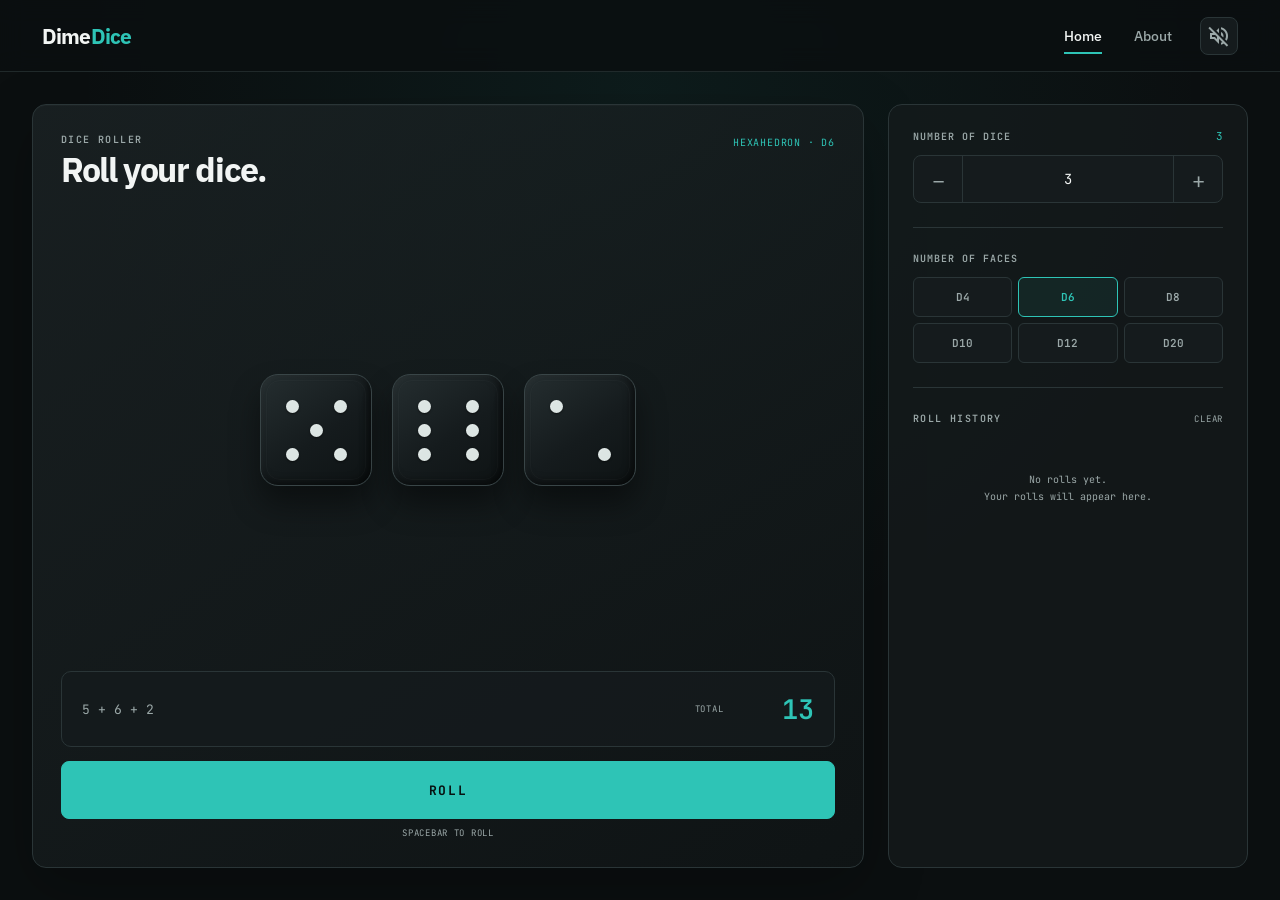
==== index.html @ 9baaebb6 "Initial DimeDice MVP" ====
<!DOCTYPE html>
<html lang="en">
<head>
    <meta charset="UTF-8">
    <meta name="viewport" content="width=device-width, initial-scale=1.0">

    <title>DimeDice — Premium Dice Roller</title>
    <meta
        name="description"
        content="DimeDice is a premium, customizable web-based dice roller with tactile animations and a dark, modern design."
    >

    <link rel="preconnect" href="https://fonts.googleapis.com">
    <link rel="preconnect" href="https://fonts.gstatic.com" crossorigin>

    <link
        href="https://fonts.googleapis.com/css2?family=IBM+Plex+Sans:wght@400;500;600;700&family=JetBrains+Mono:wght@400;500;600;700&display=swap"
        rel="stylesheet"
    >

    <link
        rel="stylesheet"
        href="https://fonts.googleapis.com/css2?family=Material+Symbols+Outlined:opsz,wght,FILL,GRAD@20..48,400,0,0"
    >

    <link rel="stylesheet" href="style.css">
</head>

<body>

    <div class="background-glow"></div>

    <header class="site-header">
        <a href="index.html" class="logo">
            <span>Dime</span><strong>Dice</strong>
        </a>

        <nav class="main-nav">
            <a href="index.html" class="active">Home</a>
            <a href="about.html">About</a>
        </nav>

        <button
            id="sound-toggle"
            class="sound-toggle"
            type="button"
            aria-label="Toggle sound"
            title="Toggle sound"
        >
            <span class="material-symbols-outlined">volume_off</span>
        </button>
    </header>

    <main class="app">

        <!-- Dice Area -->
        <section class="dice-section">

            <div class="dice-header">
                <div>
                    <span class="eyebrow">DICE ROLLER</span>
                    <h1>Roll your dice.</h1>
                </div>

                <span id="dice-type-label" class="dice-type-label">
                    HEXAHEDRON · D6
                </span>
            </div>

            <div id="dice-stage" class="dice-stage">
                <!-- Dice are generated by JavaScript -->
            </div>

            <div class="result-panel">
                <div id="result-formula" class="result-formula">
                    5 + 6 + 2
                </div>

                <div class="result-total-label">TOTAL</div>

                <div id="result-total" class="result-total">
                    13
                </div>
            </div>

            <button id="roll-button" class="roll-button" type="button">
                <span id="roll-label">ROLL</span>
            </button>

            <div class="roll-helper">
                SPACEBAR TO ROLL
            </div>

        </section>

        <!-- Controls -->
        <aside class="controls-section">

            <div class="control-group">
                <div class="control-label-row">
                    <span class="control-label">NUMBER OF DICE</span>
                    <span id="dice-count-value" class="control-value">3</span>
                </div>

                <div class="stepper">
                    <button
                        id="decrease-dice"
                        type="button"
                        aria-label="Decrease number of dice"
                    >
                        −
                    </button>

                    <span id="dice-count-display">3</span>

                    <button
                        id="increase-dice"
                        type="button"
                        aria-label="Increase number of dice"
                    >
                        +
                    </button>
                </div>
            </div>

            <div class="control-group">
                <div class="control-label">
                    NUMBER OF FACES
                </div>

                <div class="face-selector">

                    <button type="button" data-sides="4">
                        D4
                    </button>

                    <button
                        type="button"
                        data-sides="6"
                        class="selected"
                    >
                        D6
                    </button>

                    <button type="button" data-sides="8">
                        D8
                    </button>

                    <button type="button" data-sides="10">
                        D10
                    </button>

                    <button type="button" data-sides="12">
                        D12
                    </button>

                    <button type="button" data-sides="20">
                        D20
                    </button>

                </div>
            </div>

            <!-- History -->
            <div class="history-section">

                <div class="history-header">
                    <div>
                        <span class="eyebrow">ROLL HISTORY</span>
                    </div>

                    <button id="clear-history" type="button">
                        CLEAR
                    </button>
                </div>

                <div id="history-list" class="history-list">
                    <!-- Generated by JavaScript -->
                </div>

            </div>

        </aside>

    </main>

    <script src="script.js"></script>
</body>
</html>
---- style.css ----
:root {

    --background: #0b0f10;

    --surface: #151b1d;

    --surface-elevated: #1d2527;

    --primary: #2ec4b6;

    --primary-bright: #5fe3d4;

    --primary-muted: #237c74;

    --text: #f2f5f4;

    --text-secondary: #9ba8a8;

    --border: #2a3537;

    --font-main: "IBM Plex Sans", sans-serif;

    --font-mono: "JetBrains Mono", monospace;

}

* {

    box-sizing: border-box;

    margin: 0;

    padding: 0;

}

html {

    min-height: 100%;

    background: var(--background);

}

body {

    min-height: 100vh;

    overflow-x: hidden;

    background:

        radial-gradient(

            circle at 50% 10%,

            rgba(46, 196, 182, 0.07),

            transparent 55%

        ),

        var(--background);

    color: var(--text);

    font-family: var(--font-main);

}

button,

a {

    font: inherit;

}

button {

    border: 0;

    cursor: pointer;

}

a {

    color: inherit;

    text-decoration: none;

}

/* --------------------------------
   Background
-------------------------------- */

.background-glow {

    position: fixed;

    inset: 0;

    pointer-events: none;

    z-index: -1;

    background:

        radial-gradient(

            circle at 50% 25%,

            rgba(46, 196, 182, 0.035),

            transparent 40%

        );

}

/* --------------------------------
   Header
-------------------------------- */

.site-header {

    height: 72px;

    display: flex;

    align-items: center;

    justify-content: space-between;

    padding: 0 42px;

    border-bottom: 1px solid rgba(42, 53, 55, 0.7);

    background: rgba(11, 15, 16, 0.88);

    backdrop-filter: blur(12px);

}

.logo {

    display: flex;

    align-items: center;

    font-size: 21px;

    font-weight: 700;

    letter-spacing: -0.04em;

}

.logo span {

    color: var(--text);

}

.logo strong {

    color: var(--primary);

}

.main-nav {

    display: flex;

    gap: 32px;

    margin-left: auto;

    margin-right: 28px;

}

.main-nav a {

    position: relative;

    color: var(--text-secondary);

    font-size: 14px;

    font-weight: 500;

    transition: color 160ms ease;

}

.main-nav a:hover,

.main-nav a.active {

    color: var(--text);

}

.main-nav a.active::after {

    content: "";

    position: absolute;

    left: 0;

    right: 0;

    bottom: -9px;

    height: 2px;

    background: var(--primary);

}

.sound-toggle {

    width: 38px;

    height: 38px;

    display: grid;

    place-items: center;

    border: 1px solid var(--border);

    border-radius: 8px;

    color: var(--text-secondary);

    background: var(--surface);

    transition:

        border-color 160ms ease,

        color 160ms ease,

        background 160ms ease;

}

.sound-toggle:hover {

    color: var(--primary);

    border-color: var(--primary-muted);

    background: var(--surface-elevated);

}

.sound-toggle.enabled {

    color: var(--primary);

}

/* --------------------------------
   Main Layout
-------------------------------- */

.app {

    width: min(1400px, calc(100% - 64px));

    min-height: calc(100vh - 72px);

    margin: 0 auto;

    display: grid;

    grid-template-columns: minmax(0, 1fr) 360px;

    gap: 24px;

    padding: 32px 0;

}

/* --------------------------------
   Dice Section
-------------------------------- */

.dice-section {

    min-height: calc(100vh - 136px);

    display: flex;

    flex-direction: column;

    padding: 28px;

    border: 1px solid var(--border);

    border-radius: 14px;

    background:

        linear-gradient(

            145deg,

            rgba(29, 37, 39, 0.72),

            rgba(15, 20, 21, 0.92)

        );

    box-shadow:

        inset 0 1px rgba(255, 255, 255, 0.025),

        0 20px 60px rgba(0, 0, 0, 0.25);

}

.dice-header {

    display: flex;

    justify-content: space-between;

    align-items: flex-start;

    gap: 20px;

}

.eyebrow {

    display: block;

    color: var(--text-secondary);

    font-family: var(--font-mono);

    font-size: 10px;

    font-weight: 600;

    letter-spacing: 0.14em;

}

.dice-header h1 {

    margin-top: 5px;

    font-size: clamp(25px, 3vw, 34px);

    line-height: 1.1;

    letter-spacing: -0.04em;

}

.dice-type-label {

    padding-top: 3px;

    color: var(--primary);

    font-family: var(--font-mono);

    font-size: 10px;

    letter-spacing: 0.08em;

    text-align: right;

}

/* --------------------------------
   Dice Stage
-------------------------------- */

.dice-stage {

    flex: 1;

    min-height: 360px;

    display: flex;

    align-items: center;

    justify-content: center;

    flex-wrap: wrap;

    gap: 20px;

    padding: 40px 20px;

}

.die {

    position: relative;

    width: 112px;

    height: 112px;

    display: flex;

    align-items: center;

    justify-content: center;

    border: 1px solid #394547;

    border-radius: 18px;

    color: var(--text);

    background:

        linear-gradient(

            145deg,

            #252e30 0%,

            #151b1d 55%,

            #0e1314 100%

        );

    box-shadow:

        inset 2px 2px 5px rgba(255, 255, 255, 0.035),

        inset -3px -3px 8px rgba(0, 0, 0, 0.55),

        0 18px 30px rgba(0, 0, 0, 0.42);

    transform:

        perspective(600px)

        rotateX(0deg)

        rotateY(0deg);

    transition:

        transform 120ms ease,

        box-shadow 160ms ease;

}

.die::before {

    content: "";

    position: absolute;

    inset: 5px;

    border: 1px solid rgba(255, 255, 255, 0.025);

    border-radius: 14px;

    pointer-events: none;

}

.die:hover {

    box-shadow:

        inset 2px 2px 5px rgba(255, 255, 255, 0.04),

        inset -3px -3px 8px rgba(0, 0, 0, 0.55),

        0 20px 36px rgba(0, 0, 0, 0.5);

}

/* --------------------------------
   D4
-------------------------------- */

/* --------------------------------
   D4
-------------------------------- */

.d4-die {
    width: 112px;
    height: 112px;

    border: none;
    border-radius: 0;

    background: transparent;

    box-shadow: none;

    filter:
        drop-shadow(0 18px 30px rgba(0, 0, 0, 0.42));

    transition:
        transform 120ms ease,
        filter 160ms ease;
}

.d4-die::before {
    content: "";

    position: absolute;
    inset: 6px;

    clip-path: polygon(
        50% 0%,
        100% 100%,
        0% 100%
    );

    background:
        linear-gradient(
            145deg,
            #303a3c 0%,
            #1b2527 52%,
            #0e1314 100%
        );

    box-shadow:
        inset 2px 2px 5px rgba(255, 255, 255, 0.035),
        inset -3px -3px 8px rgba(0, 0, 0, 0.55);
}

.d4-die::after {
    content: "";

    position: absolute;
    inset: 6px;

    clip-path: polygon(
        50% 0%,
        100% 100%,
        0% 100%
    );

    background:
        linear-gradient(
            160deg,
            transparent 0%,
            transparent 48%,
            rgba(46, 196, 182, 0.10) 100%
        );

    pointer-events: none;
}

.d4-number {
    position: relative;
    z-index: 2;

    margin-top: 20px;

    color: var(--text);

    font-family: var(--font-mono);
    font-size: 28px;
    font-weight: 600;

    text-shadow:
        0 2px 4px rgba(0, 0, 0, 0.55);
}

/* --------------------------------
   D6 Pips
-------------------------------- */

.pips {

    width: 72px;

    height: 72px;

    display: grid;

    grid-template-columns: repeat(3, 1fr);

    grid-template-rows: repeat(3, 1fr);

}

.pip {

    width: 13px;

    height: 13px;

    align-self: center;

    justify-self: center;

    border-radius: 50%;

    background: #dce5e3;

    box-shadow:

        inset 1px 1px 2px rgba(255, 255, 255, 0.2),

        0 1px 2px rgba(0, 0, 0, 0.5);

}

/* D6 positions */

.pip.tl {

    grid-column: 1;

    grid-row: 1;

}

.pip.tc {

    grid-column: 2;

    grid-row: 1;

}

.pip.tr {

    grid-column: 3;

    grid-row: 1;

}

.pip.ml {

    grid-column: 1;

    grid-row: 2;

}

.pip.mc {

    grid-column: 2;

    grid-row: 2;

}

.pip.mr {

    grid-column: 3;

    grid-row: 2;

}

.pip.bl {

    grid-column: 1;

    grid-row: 3;

}

.pip.bc {

    grid-column: 2;

    grid-row: 3;

}

.pip.br {

    grid-column: 3;

    grid-row: 3;

}

/* --------------------------------
   Non-D6 Dice
-------------------------------- */

.die-number {

    position: relative;

    z-index: 2;

    font-family: var(--font-mono);

    font-size: 31px;

    font-weight: 600;

}

.die-sides {

    position: absolute;

    right: 11px;

    bottom: 9px;

    color: var(--text-secondary);

    font-family: var(--font-mono);

    font-size: 8px;

}

/* --------------------------------
   Result
-------------------------------- */

.result-panel {

    display: flex;

    align-items: center;

    gap: 18px;

    min-height: 76px;

    margin-top: auto;

    padding: 14px 20px;

    border: 1px solid var(--border);

    border-radius: 10px;

    background: rgba(21, 27, 29, 0.85);

}

.result-formula {

    flex: 1;

    color: var(--text-secondary);

    font-family: var(--font-mono);

    font-size: 13px;

}

.result-total-label {

    color: var(--text-secondary);

    font-family: var(--font-mono);

    font-size: 9px;

    letter-spacing: 0.1em;

}

.result-total {

    min-width: 72px;

    color: var(--primary);

    font-family: var(--font-mono);

    font-size: 27px;

    font-weight: 600;

    text-align: right;

}

/* --------------------------------
   Roll Button
-------------------------------- */

.roll-button {

    width: 100%;

    height: 58px;

    margin-top: 14px;

    border: 1px solid var(--primary);

    border-radius: 8px;

    color: #071211;

    background: var(--primary);

    font-family: var(--font-mono);

    font-size: 13px;

    font-weight: 700;

    letter-spacing: 0.12em;

    transition:

        background 160ms ease,

        transform 100ms ease,

        box-shadow 160ms ease;

}

.roll-button:hover {

    background: var(--primary-bright);

    box-shadow: 0 0 24px rgba(46, 196, 182, 0.12);

}

.roll-button:active {

    transform: translateY(1px);

}

.roll-button:disabled {

    cursor: wait;

    opacity: 0.8;

}

.roll-helper {

    margin-top: 8px;

    color: var(--text-secondary);

    font-family: var(--font-mono);

    font-size: 9px;

    letter-spacing: 0.08em;

    text-align: center;

}

/* --------------------------------
   Controls
-------------------------------- */

.controls-section {

    min-width: 0;

    display: flex;

    flex-direction: column;

    padding: 24px;

    border: 1px solid var(--border);

    border-radius: 14px;

    background: rgba(21, 27, 29, 0.72);

}

.control-group {

    padding-bottom: 24px;

    margin-bottom: 24px;

    border-bottom: 1px solid var(--border);

}

.control-label-row {

    display: flex;

    justify-content: space-between;

    align-items: center;

    margin-bottom: 12px;

}

.control-label {

    color: var(--text-secondary);

    font-family: var(--font-mono);

    font-size: 10px;

    font-weight: 600;

    letter-spacing: 0.1em;

}

.control-value {

    color: var(--primary);

    font-family: var(--font-mono);

    font-size: 11px;

}

/* --------------------------------
   Stepper
-------------------------------- */

.stepper {

    height: 48px;

    display: grid;

    grid-template-columns: 48px 1fr 48px;

    border: 1px solid var(--border);

    border-radius: 8px;

    overflow: hidden;

    background: var(--surface);

}

.stepper button {

    color: var(--text-secondary);

    background: transparent;

    font-size: 22px;

    transition:

        color 160ms ease,

        background 160ms ease;

}

.stepper button:hover {

    color: var(--primary);

    background: var(--surface-elevated);

}

.stepper span {

    display: grid;

    place-items: center;

    border-left: 1px solid var(--border);

    border-right: 1px solid var(--border);

    color: var(--text);

    font-family: var(--font-mono);

    font-size: 14px;

}

/* --------------------------------
   Face Selector
-------------------------------- */

.face-selector {

    display: grid;

    grid-template-columns: repeat(3, 1fr);

    gap: 6px;

    margin-top: 12px;

}

.face-selector button {

    height: 40px;

    border: 1px solid var(--border);

    border-radius: 6px;

    color: var(--text-secondary);

    background: var(--surface);

    font-family: var(--font-mono);

    font-size: 11px;

    font-weight: 600;

    transition:

        color 160ms ease,

        border-color 160ms ease,

        background 160ms ease;

}

.face-selector button:hover {

    color: var(--text);

    border-color: var(--primary-muted);

}

.face-selector button.selected {

    color: var(--primary);

    border-color: var(--primary);

    background: rgba(46, 196, 182, 0.08);

}

/* --------------------------------
   History
-------------------------------- */

.history-section {

    flex: 1;

    min-height: 0;

    display: flex;

    flex-direction: column;

}

.history-header {

    display: flex;

    align-items: center;

    justify-content: space-between;

    margin-bottom: 14px;

}

.history-header button {

    color: var(--text-secondary);

    background: transparent;

    font-family: var(--font-mono);

    font-size: 9px;

    letter-spacing: 0.08em;

    transition: color 160ms ease;

}

.history-header button:hover {

    color: var(--primary);

}

.history-list {

    flex: 1;

    overflow-y: auto;

}

.history-list::-webkit-scrollbar {

    width: 4px;

}

.history-list::-webkit-scrollbar-thumb {

    background: var(--border);

    border-radius: 10px;

}

.history-item {

    display: grid;

    grid-template-columns: 34px 1fr auto;

    gap: 10px;

    align-items: center;

    padding: 12px 0;

    border-bottom: 1px solid rgba(42, 53, 55, 0.65);

}

.history-number {

    color: var(--text-secondary);

    font-family: var(--font-mono);

    font-size: 9px;

}

.history-main {

    min-width: 0;

}

.history-config {

    color: var(--text-secondary);

    font-family: var(--font-mono);

    font-size: 9px;

}

.history-values {

    margin-top: 3px;

    color: var(--text);

    font-family: var(--font-mono);

    font-size: 11px;

    white-space: nowrap;

    overflow: hidden;

    text-overflow: ellipsis;

}

.history-total {

    color: var(--primary);

    font-family: var(--font-mono);

    font-size: 13px;

    font-weight: 600;

}

.history-empty {

    padding: 32px 0;

    color: var(--text-secondary);

    font-family: var(--font-mono);

    font-size: 10px;

    line-height: 1.7;

    text-align: center;

}

/* --------------------------------
   Responsive
-------------------------------- */

@media (max-width: 1050px) {

    .app {

        grid-template-columns: 1fr;

    }

    .controls-section {

        display: grid;

        grid-template-columns: 1fr 1fr;

        gap: 24px;

    }

    .history-section {

        grid-column: 1 / -1;

    }

    .control-group {

        margin-bottom: 0;

    }

}

@media (max-width: 700px) {

    .site-header {

        height: 64px;

        padding: 0 18px;

    }

    .main-nav {

        gap: 18px;

        margin-right: 12px;

    }

    .app {

        width: min(100% - 24px, 700px);

        padding: 12px 0;

    }

    .dice-section {

        min-height: calc(100vh - 88px);

        padding: 18px;

    }

    .dice-header {

        flex-direction: column;

    }

    .dice-type-label {

        text-align: left;

    }

    .dice-stage {

        min-height: 300px;

        gap: 12px;

        padding: 25px 5px;

    }

    .die {

        width: 88px;

        height: 88px;

        border-radius: 15px;

    }

    .pips {

        width: 58px;

        height: 58px;

    }

    .pip {

        width: 10px;

        height: 10px;

    }

    .die-number {

        font-size: 25px;

    }

    .controls-section {

        display: flex;

        padding: 18px;

    }

    .control-group {

        padding-bottom: 18px;

        margin-bottom: 18px;

    }

    .result-panel {

        gap: 10px;

        padding: 12px;

    }

    .result-formula {

        font-size: 11px;

    }

    .result-total {

        min-width: 50px;

        font-size: 23px;

    }

}

@media (max-width: 430px) {

    .main-nav a {

        font-size: 12px;

    }

    .sound-toggle {

        width: 34px;

        height: 34px;

    }

    .dice-stage {

        gap: 8px;

    }

    .die {

        width: 76px;

        height: 76px;

    }

    .pips {

        width: 48px;

        height: 48px;

    }

    .pip {

        width: 8px;

        height: 8px;

    }

}
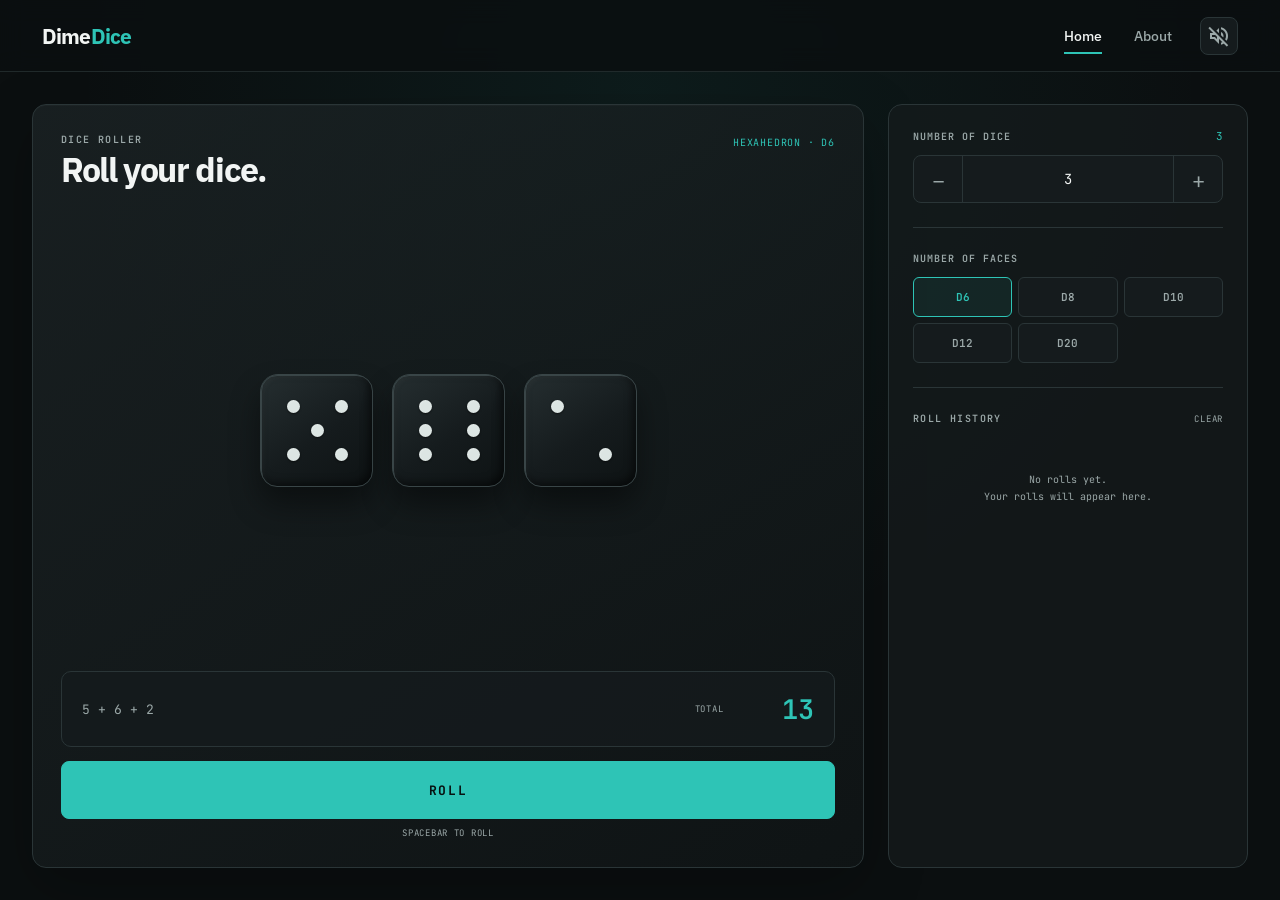
==== commit e2007194: "Remove D4 dice support" ====
--- a/index.html
+++ b/index.html
@@ -130,10 +130,6 @@
 
                 <div class="face-selector">
 
-                    <button type="button" data-sides="4">
-                        D4
-                    </button>
-
                     <button
                         type="button"
                         data-sides="6"
--- a/style.css
+++ b/style.css
@@ -404,6 +404,8 @@
 
     padding: 40px 20px;
 
+    perspective: 900px;
+
 }
 
 .die {
@@ -450,8 +452,6 @@
 
     transform:
 
-        perspective(600px)
-
         rotateX(0deg)
 
         rotateY(0deg);
@@ -493,49 +493,109 @@
 }
 
 /* --------------------------------
-   D4
+   D6 Pips
 -------------------------------- */
 
+.pips {
+
+    width: 72px;
+
+    height: 72px;
+
+    display: grid;
+
+    grid-template-columns: repeat(3, 1fr);
+
+    grid-template-rows: repeat(3, 1fr);
+
+}
+
+.pip {
+
+    width: 13px;
+
+    height: 13px;
+
+    align-self: center;
+
+    justify-self: center;
+
+    border-radius: 50%;
+
+    background: #dce5e3;
+
+    box-shadow:
+
+        inset 1px 1px 2px rgba(255, 255, 255, 0.2),
+
+        0 1px 2px rgba(0, 0, 0, 0.5);
+
+}
+
 /* --------------------------------
-   D4
+   D6 3D Cube
 -------------------------------- */
 
-.d4-die {
+.d6-die {
     width: 112px;
     height: 112px;
 
-    border: none;
-    border-radius: 0;
-
-    background: transparent;
-
-    box-shadow: none;
-
-    filter:
-        drop-shadow(0 18px 30px rgba(0, 0, 0, 0.42));
-
-    transition:
-        transform 120ms ease,
-        filter 160ms ease;
-}
-
-.d4-die::before {
-    content: "";
-
-    position: absolute;
-    inset: 6px;
-
-    clip-path: polygon(
-        50% 0%,
-        100% 100%,
-        0% 100%
-    );
+    border: 1px solid #394547;
+    border-radius: 18px;
 
     background:
         linear-gradient(
             145deg,
-            #303a3c 0%,
-            #1b2527 52%,
+            #252e30 0%,
+            #151b1d 55%,
+            #0e1314 100%
+        );
+
+    box-shadow:
+        inset 2px 2px 5px rgba(255, 255, 255, 0.035),
+        inset -3px -3px 8px rgba(0, 0, 0, 0.55),
+        0 18px 30px rgba(0, 0, 0, 0.42);
+
+    transform-style: flat;
+}
+
+.d6-die:not(.rolling) .cube-face {
+    display: none;
+}
+
+.d6-die:not(.rolling) .cube-front {
+    display: flex;
+    position: absolute;
+    inset: 0;
+    transform: none;
+}
+
+.d6-die.rolling {
+    transform-style: preserve-3d;
+}
+
+.d6-die::before {
+    display: none;
+}
+
+.cube-face {
+    position: absolute;
+
+    width: 112px;
+    height: 112px;
+
+    display: flex;
+    align-items: center;
+    justify-content: center;
+
+    border: 1px solid #394547;
+    border-radius: 16px;
+
+    background:
+        linear-gradient(
+            145deg,
+            #252e30 0%,
+            #151b1d 55%,
             #0e1314 100%
         );
 
@@ -544,83 +604,33 @@
         inset -3px -3px 8px rgba(0, 0, 0, 0.55);
 }
 
-.d4-die::after {
-    content: "";
-
-    position: absolute;
-    inset: 6px;
-
-    clip-path: polygon(
-        50% 0%,
-        100% 100%,
-        0% 100%
-    );
-
-    background:
-        linear-gradient(
-            160deg,
-            transparent 0%,
-            transparent 48%,
-            rgba(46, 196, 182, 0.10) 100%
-        );
-
-    pointer-events: none;
-}
-
-.d4-number {
-    position: relative;
-    z-index: 2;
-
-    margin-top: 20px;
-
-    color: var(--text);
-
-    font-family: var(--font-mono);
-    font-size: 28px;
-    font-weight: 600;
-
-    text-shadow:
-        0 2px 4px rgba(0, 0, 0, 0.55);
-}
-
-/* --------------------------------
-   D6 Pips
--------------------------------- */
-
-.pips {
-
+.cube-front {
+    transform: translateZ(56px);
+}
+
+.cube-back {
+    transform: rotateY(180deg) translateZ(56px);
+}
+
+.cube-right {
+    transform: rotateY(90deg) translateZ(56px);
+}
+
+.cube-left {
+    transform: rotateY(-90deg) translateZ(56px);
+}
+
+.cube-top {
+    transform: rotateX(90deg) translateZ(56px);
+}
+
+.cube-bottom {
+    transform: rotateX(-90deg) translateZ(56px);
+}
+
+.d6-die .pips {
     width: 72px;
-
     height: 72px;
-
-    display: grid;
-
-    grid-template-columns: repeat(3, 1fr);
-
-    grid-template-rows: repeat(3, 1fr);
-
-}
-
-.pip {
-
-    width: 13px;
-
-    height: 13px;
-
-    align-self: center;
-
-    justify-self: center;
-
-    border-radius: 50%;
-
-    background: #dce5e3;
-
-    box-shadow:
-
-        inset 1px 1px 2px rgba(255, 255, 255, 0.2),
-
-        0 1px 2px rgba(0, 0, 0, 0.5);
-
 }
 
 /* D6 positions */
@@ -1437,4 +1447,56 @@
 
     }
 
+}
+
+/* --------------------------------
+   Dice Roll Animation
+-------------------------------- */
+
+.die.rolling {
+    animation: diceRoll 420ms cubic-bezier(0.2, 0.75, 0.25, 1);
+    will-change: transform;
+}
+
+@keyframes diceRoll {
+
+    0% {
+        transform:
+            translateY(0)
+            rotateX(0deg)
+            rotateY(0deg)
+            rotateZ(0deg);
+    }
+
+    25% {
+        transform:
+            translateY(-22px)
+            rotateX(120deg)
+            rotateY(90deg)
+            rotateZ(30deg);
+    }
+
+    55% {
+        transform:
+            translateY(-34px)
+            rotateX(260deg)
+            rotateY(200deg)
+            rotateZ(80deg);
+    }
+
+    80% {
+        transform:
+            translateY(-8px)
+            rotateX(340deg)
+            rotateY(310deg)
+            rotateZ(140deg);
+    }
+
+    100% {
+        transform:
+            translateY(0)
+            rotateX(360deg)
+            rotateY(360deg)
+            rotateZ(180deg);
+    }
 }
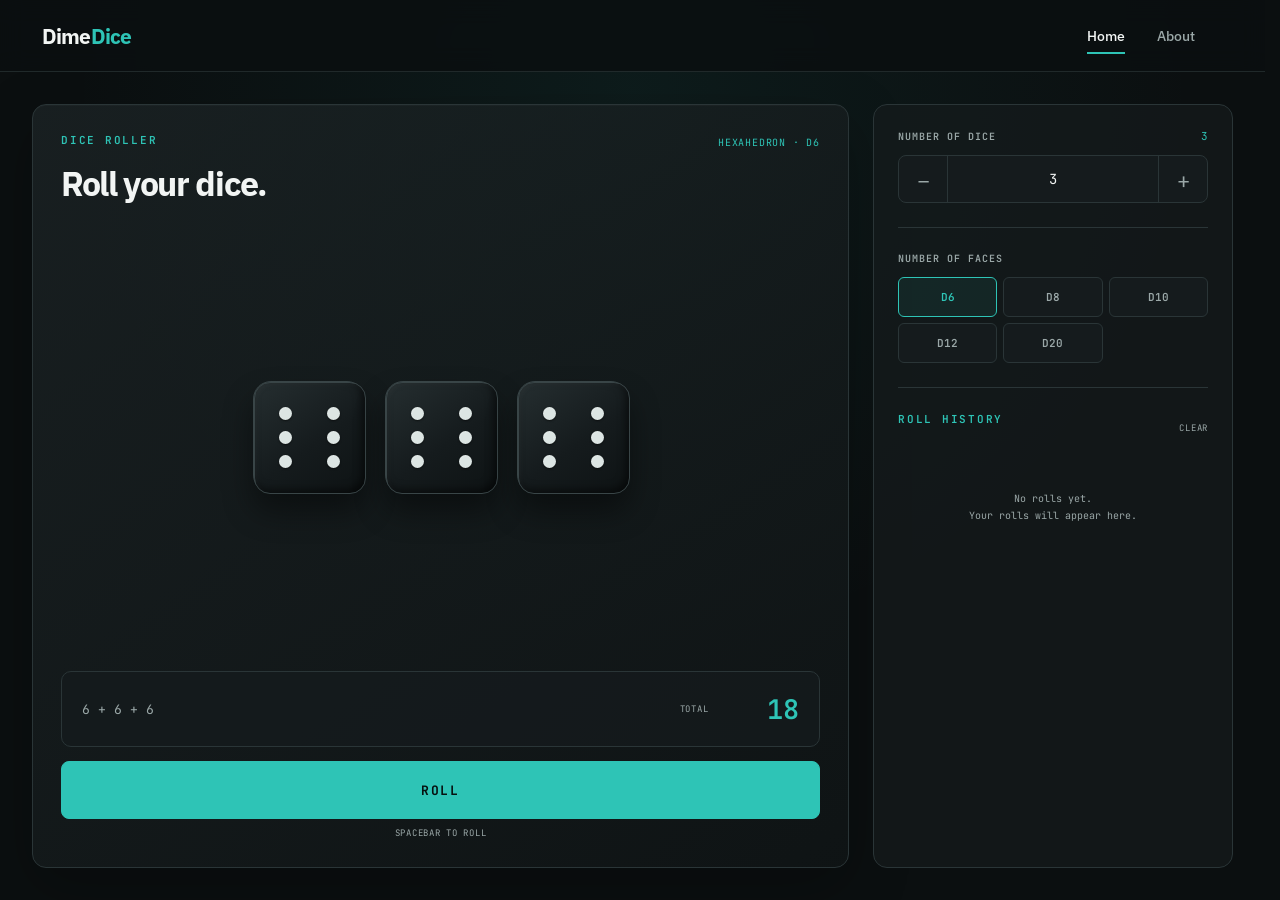
==== commit d982fd82: "Finalize DimeDice MVP" ====
--- a/index.html
+++ b/index.html
@@ -40,15 +40,6 @@
             <a href="about.html">About</a>
         </nav>
 
-        <button
-            id="sound-toggle"
-            class="sound-toggle"
-            type="button"
-            aria-label="Toggle sound"
-            title="Toggle sound"
-        >
-            <span class="material-symbols-outlined">volume_off</span>
-        </button>
     </header>
 
     <main class="app">
--- a/style.css
+++ b/style.css
@@ -1,544 +1,585 @@
 :root {
-
-    --background: #0b0f10;
-
-    --surface: #151b1d;
-
-    --surface-elevated: #1d2527;
-
-    --primary: #2ec4b6;
-
-    --primary-bright: #5fe3d4;
-
-    --primary-muted: #237c74;
-
-    --text: #f2f5f4;
-
-    --text-secondary: #9ba8a8;
-
-    --border: #2a3537;
-
-    --font-main: "IBM Plex Sans", sans-serif;
-
-    --font-mono: "JetBrains Mono", monospace;
-
+--background: #0b0f10;
+--surface: #151b1d;
+--surface-elevated: #1d2527;
+--primary: #2ec4b6;
+--primary-bright: #5fe3d4;
+--primary-muted: #237c74;
+--text: #f2f5f4;
+--text-secondary: #9ba8a8;
+--border: #2a3537;
+--font-main: "IBM Plex Sans", sans-serif;
+--font-mono: "JetBrains Mono", monospace;
 }
 
 * {
-
-    box-sizing: border-box;
-
-    margin: 0;
-
-    padding: 0;
-
-}
+  box-sizing: border-box;
+  margin: 0;
+  padding: 0;
+  }
 
 html {
-
-    min-height: 100%;
-
-    background: var(--background);
-
+min-height: 100%;
+background: var(--background);
 }
 
 body {
-
-    min-height: 100vh;
-
-    overflow-x: hidden;
-
-    background:
-
-        radial-gradient(
-
-            circle at 50% 10%,
-
-            rgba(46, 196, 182, 0.07),
-
-            transparent 55%
-
-        ),
-
-        var(--background);
-
-    color: var(--text);
-
-    font-family: var(--font-main);
-
+min-height: 100vh;
+overflow-x: hidden;
+background:
+radial-gradient(
+circle at 50% 10%,
+rgba(46, 196, 182, 0.07),
+transparent 55%
+),
+var(--background);
+color: var(--text);
+font-family: var(--font-main);
 }
 
 button,
-
 a {
-
-    font: inherit;
-
+font: inherit;
 }
 
 button {
-
-    border: 0;
-
-    cursor: pointer;
-
+border: 0;
+cursor: pointer;
 }
 
 a {
-
-    color: inherit;
-
-    text-decoration: none;
-
+color: inherit;
+text-decoration: none;
 }
 
 /* --------------------------------
-   Background
+Background
 -------------------------------- */
 
 .background-glow {
-
-    position: fixed;
-
-    inset: 0;
-
-    pointer-events: none;
-
-    z-index: -1;
-
-    background:
-
-        radial-gradient(
-
-            circle at 50% 25%,
-
-            rgba(46, 196, 182, 0.035),
-
-            transparent 40%
-
-        );
+position: fixed;
+inset: 0;
+pointer-events: none;
+z-index: -1;
+
+
+background:
+    radial-gradient(
+        circle at 50% 25%,
+        rgba(46, 196, 182, 0.035),
+        transparent 40%
+    );
+
 
 }
 
 /* --------------------------------
-   Header
+Header
 -------------------------------- */
 
 .site-header {
-
-    height: 72px;
-
-    display: flex;
-
-    align-items: center;
-
-    justify-content: space-between;
-
-    padding: 0 42px;
-
-    border-bottom: 1px solid rgba(42, 53, 55, 0.7);
-
-    background: rgba(11, 15, 16, 0.88);
-
-    backdrop-filter: blur(12px);
+height: 72px;
+
+
+display: flex;
+align-items: center;
+justify-content: space-between;
+
+padding: 0 42px;
+
+border-bottom: 1px solid rgba(42, 53, 55, 0.7);
+
+background: rgba(11, 15, 16, 0.88);
+
+backdrop-filter: blur(12px);
+
 
 }
 
 .logo {
-
-    display: flex;
-
-    align-items: center;
-
-    font-size: 21px;
-
-    font-weight: 700;
-
-    letter-spacing: -0.04em;
+display: flex;
+align-items: center;
+
+
+font-size: 21px;
+font-weight: 700;
+letter-spacing: -0.04em;
+
 
 }
 
 .logo span {
-
-    color: var(--text);
-
+color: var(--text);
 }
 
 .logo strong {
-
-    color: var(--primary);
-
+color: var(--primary);
 }
 
 .main-nav {
-
-    display: flex;
-
-    gap: 32px;
-
-    margin-left: auto;
-
-    margin-right: 28px;
+display: flex;
+gap: 32px;
+
+
+margin-left: auto;
+margin-right: 28px;
+
 
 }
 
 .main-nav a {
-
+position: relative;
+
+
+color: var(--text-secondary);
+
+font-size: 14px;
+font-weight: 500;
+
+transition: color 160ms ease;
+
+
+}
+
+.main-nav a:hover,
+.main-nav a.active {
+color: var(--text);
+}
+
+.main-nav a.active::after {
+content: "";
+
+
+position: absolute;
+left: 0;
+right: 0;
+bottom: -9px;
+
+height: 2px;
+
+background: var(--primary);
+
+
+}
+
+/* --------------------------------
+Main Layout
+-------------------------------- */
+
+.app {
+width: min(1400px, calc(100% - 64px));
+
+
+min-height: calc(100vh - 72px);
+
+margin: 0 auto;
+
+display: grid;
+grid-template-columns: minmax(0, 1fr) 360px;
+
+gap: 24px;
+
+padding: 32px 0;
+
+
+}
+
+/* --------------------------------
+Dice Section
+-------------------------------- */
+
+.dice-section {
+min-height: calc(100vh - 136px);
+
+
+display: flex;
+flex-direction: column;
+
+padding: 28px;
+
+border: 1px solid var(--border);
+border-radius: 14px;
+
+background:
+    linear-gradient(
+        145deg,
+        rgba(29, 37, 39, 0.72),
+        rgba(15, 20, 21, 0.92)
+    );
+
+box-shadow:
+    inset 0 1px rgba(255, 255, 255, 0.025),
+    0 20px 60px rgba(0, 0, 0, 0.25);
+
+
+}
+
+.dice-header {
+display: flex;
+justify-content: space-between;
+align-items: flex-start;
+
+
+gap: 20px;
+
+
+}
+
+.eyebrow {
+display: block;
+
+
+color: var(--text-secondary);
+
+font-family: var(--font-mono);
+font-size: 10px;
+font-weight: 600;
+
+letter-spacing: 0.14em;
+
+
+}
+
+.dice-header h1 {
+margin-top: 5px;
+
+
+font-size: clamp(25px, 3vw, 34px);
+line-height: 1.1;
+
+letter-spacing: -0.04em;
+
+
+}
+
+.dice-type-label {
+padding-top: 3px;
+
+
+color: var(--primary);
+
+font-family: var(--font-mono);
+font-size: 10px;
+
+letter-spacing: 0.08em;
+
+text-align: right;
+
+
+}
+
+/* --------------------------------
+Dice Stage
+-------------------------------- */
+
+.dice-stage {
+flex: 1;
+
+
+min-height: 360px;
+
+display: flex;
+align-items: center;
+justify-content: center;
+
+flex-wrap: wrap;
+
+gap: 20px;
+
+padding: 40px 20px;
+
+perspective: 900px;
+
+
+}
+
+.die {
+position: relative;
+
+
+width: 112px;
+height: 112px;
+
+display: flex;
+align-items: center;
+justify-content: center;
+
+border: 1px solid #394547;
+border-radius: 18px;
+
+color: var(--text);
+
+background:
+    linear-gradient(
+        145deg,
+        #252e30 0%,
+        #151b1d 55%,
+        #0e1314 100%
+    );
+
+box-shadow:
+    inset 2px 2px 5px rgba(255, 255, 255, 0.035),
+    inset -3px -3px 8px rgba(0, 0, 0, 0.55),
+    0 18px 30px rgba(0, 0, 0, 0.42);
+
+transform:
+    rotateX(0deg)
+    rotateY(0deg);
+
+/* FIX: allows all dice to participate in 3D transforms */
+transform-style: preserve-3d;
+
+transition:
+    transform 120ms ease,
+    box-shadow 160ms ease;
+
+
+}
+
+.die::before {
+content: "";
+
+
+position: absolute;
+inset: 5px;
+
+border: 1px solid rgba(255, 255, 255, 0.025);
+border-radius: 14px;
+
+pointer-events: none;
+
+
+}
+
+.die:hover {
+box-shadow:
+inset 2px 2px 5px rgba(255, 255, 255, 0.04),
+inset -3px -3px 8px rgba(0, 0, 0, 0.55),
+0 20px 36px rgba(0, 0, 0, 0.5);
+}
+
+/* --------------------------------
+D6 Pips
+-------------------------------- */
+
+.pips {
+width: 72px;
+height: 72px;
+
+
+display: grid;
+
+grid-template-columns: repeat(3, 1fr);
+grid-template-rows: repeat(3, 1fr);
+
+
+}
+
+.pip {
+width: 13px;
+height: 13px;
+
+
+align-self: center;
+justify-self: center;
+
+border-radius: 50%;
+
+background: #dce5e3;
+
+box-shadow:
+    inset 1px 1px 2px rgba(255, 255, 255, 0.2),
+    0 1px 2px rgba(0, 0, 0, 0.5);
+
+
+}
+
+/* --------------------------------
+D6 3D Cube
+-------------------------------- */
+
+.d6-die {
+width: 112px;
+height: 112px;
+
+
+border: 1px solid #394547;
+border-radius: 18px;
+
+background:
+    linear-gradient(
+        145deg,
+        #252e30 0%,
+        #151b1d 55%,
+        #0e1314 100%
+    );
+
+box-shadow:
+    inset 2px 2px 5px rgba(255, 255, 255, 0.035),
+    inset -3px -3px 8px rgba(0, 0, 0, 0.55),
+    0 18px 30px rgba(0, 0, 0, 0.42);
+
+/* FIX: D6 also uses the same 3D context */
+transform-style: preserve-3d;
+
+
+}
+
+.d6-die:not(.rolling) .cube-face {
+display: none;
+}
+
+.d6-die:not(.rolling) .cube-front {
+display: flex;
+
+
+position: absolute;
+inset: 0;
+
+transform: none;
+
+
+}
+
+.d6-die::before {
+display: none;
+}
+
+.cube-face {
+position: absolute;
+
+
+width: 112px;
+height: 112px;
+
+display: flex;
+align-items: center;
+justify-content: center;
+
+border: 1px solid #394547;
+border-radius: 16px;
+
+background:
+    linear-gradient(
+        145deg,
+        #252e30 0%,
+        #151b1d 55%,
+        #0e1314 100%
+    );
+
+box-shadow:
+    inset 2px 2px 5px rgba(255, 255, 255, 0.035),
+    inset -3px -3px 8px rgba(0, 0, 0, 0.55);
+
+
+}
+
+.cube-front {
+transform: translateZ(56px);
+}
+
+.cube-back {
+transform: rotateY(180deg) translateZ(56px);
+}
+
+.cube-right {
+transform: rotateY(90deg) translateZ(56px);
+}
+
+.cube-left {
+transform: rotateY(-90deg) translateZ(56px);
+}
+
+.cube-top {
+transform: rotateX(90deg) translateZ(56px);
+}
+
+.cube-bottom {
+transform: rotateX(-90deg) translateZ(56px);
+}
+
+.d6-die .pips {
+width: 72px;
+height: 72px;
+}
+
+/* --------------------------------
+D6 positions
+-------------------------------- */
+
+.pip.tl {
+grid-column: 1;
+grid-row: 1;
+}
+
+.pip.tc {
+grid-column: 2;
+grid-row: 1;
+}
+
+.pip.tr {
+grid-column: 3;
+grid-row: 1;
+}
+
+.pip.ml {
+grid-column: 1;
+grid-row: 2;
+}
+
+.pip.mc {
+grid-column: 2;
+grid-row: 2;
+}
+
+.pip.mr {
+grid-column: 3;
+grid-row: 2;
+}
+
+.pip.bl {
+grid-column: 1;
+grid-row: 3;
+}
+
+.pip.bc {
+grid-column: 2;
+grid-row: 3;
+}
+
+.pip.br {
+grid-column: 3;
+grid-row: 3;
+}
+
+/* --------------------------------
+   Non-D6 Dice
+-------------------------------- */
+
+.poly-die {
     position: relative;
 
-    color: var(--text-secondary);
-
-    font-size: 14px;
-
-    font-weight: 500;
-
-    transition: color 160ms ease;
-
-}
-
-.main-nav a:hover,
-
-.main-nav a.active {
-
-    color: var(--text);
-
-}
-
-.main-nav a.active::after {
-
-    content: "";
-
-    position: absolute;
-
-    left: 0;
-
-    right: 0;
-
-    bottom: -9px;
-
-    height: 2px;
-
-    background: var(--primary);
-
-}
-
-.sound-toggle {
-
-    width: 38px;
-
-    height: 38px;
-
-    display: grid;
-
-    place-items: center;
-
-    border: 1px solid var(--border);
-
-    border-radius: 8px;
-
-    color: var(--text-secondary);
-
-    background: var(--surface);
-
-    transition:
-
-        border-color 160ms ease,
-
-        color 160ms ease,
-
-        background 160ms ease;
-
-}
-
-.sound-toggle:hover {
-
-    color: var(--primary);
-
-    border-color: var(--primary-muted);
-
-    background: var(--surface-elevated);
-
-}
-
-.sound-toggle.enabled {
-
-    color: var(--primary);
-
-}
-
-/* --------------------------------
-   Main Layout
--------------------------------- */
-
-.app {
-
-    width: min(1400px, calc(100% - 64px));
-
-    min-height: calc(100vh - 72px);
-
-    margin: 0 auto;
-
-    display: grid;
-
-    grid-template-columns: minmax(0, 1fr) 360px;
-
-    gap: 24px;
-
-    padding: 32px 0;
-
-}
-
-/* --------------------------------
-   Dice Section
--------------------------------- */
-
-.dice-section {
-
-    min-height: calc(100vh - 136px);
-
-    display: flex;
-
-    flex-direction: column;
-
-    padding: 28px;
-
-    border: 1px solid var(--border);
-
-    border-radius: 14px;
-
-    background:
-
-        linear-gradient(
-
-            145deg,
-
-            rgba(29, 37, 39, 0.72),
-
-            rgba(15, 20, 21, 0.92)
-
-        );
-
-    box-shadow:
-
-        inset 0 1px rgba(255, 255, 255, 0.025),
-
-        0 20px 60px rgba(0, 0, 0, 0.25);
-
-}
-
-.dice-header {
-
-    display: flex;
-
-    justify-content: space-between;
-
-    align-items: flex-start;
-
-    gap: 20px;
-
-}
-
-.eyebrow {
-
-    display: block;
-
-    color: var(--text-secondary);
-
-    font-family: var(--font-mono);
-
-    font-size: 10px;
-
-    font-weight: 600;
-
-    letter-spacing: 0.14em;
-
-}
-
-.dice-header h1 {
-
-    margin-top: 5px;
-
-    font-size: clamp(25px, 3vw, 34px);
-
-    line-height: 1.1;
-
-    letter-spacing: -0.04em;
-
-}
-
-.dice-type-label {
-
-    padding-top: 3px;
-
-    color: var(--primary);
-
-    font-family: var(--font-mono);
-
-    font-size: 10px;
-
-    letter-spacing: 0.08em;
-
-    text-align: right;
-
-}
-
-/* --------------------------------
-   Dice Stage
--------------------------------- */
-
-.dice-stage {
-
-    flex: 1;
-
-    min-height: 360px;
-
-    display: flex;
-
-    align-items: center;
-
-    justify-content: center;
-
-    flex-wrap: wrap;
-
-    gap: 20px;
-
-    padding: 40px 20px;
-
-    perspective: 900px;
-
-}
-
-.die {
-
-    position: relative;
-
-    width: 112px;
-
-    height: 112px;
-
-    display: flex;
-
-    align-items: center;
-
-    justify-content: center;
-
-    border: 1px solid #394547;
-
-    border-radius: 18px;
-
-    color: var(--text);
-
-    background:
-
-        linear-gradient(
-
-            145deg,
-
-            #252e30 0%,
-
-            #151b1d 55%,
-
-            #0e1314 100%
-
-        );
-
-    box-shadow:
-
-        inset 2px 2px 5px rgba(255, 255, 255, 0.035),
-
-        inset -3px -3px 8px rgba(0, 0, 0, 0.55),
-
-        0 18px 30px rgba(0, 0, 0, 0.42);
-
-    transform:
-
-        rotateX(0deg)
-
-        rotateY(0deg);
-
-    transition:
-
-        transform 120ms ease,
-
-        box-shadow 160ms ease;
-
-}
-
-.die::before {
-
-    content: "";
-
-    position: absolute;
-
-    inset: 5px;
-
-    border: 1px solid rgba(255, 255, 255, 0.025);
-
-    border-radius: 14px;
-
-    pointer-events: none;
-
-}
-
-.die:hover {
-
-    box-shadow:
-
-        inset 2px 2px 5px rgba(255, 255, 255, 0.04),
-
-        inset -3px -3px 8px rgba(0, 0, 0, 0.55),
-
-        0 20px 36px rgba(0, 0, 0, 0.5);
-
-}
-
-/* --------------------------------
-   D6 Pips
--------------------------------- */
-
-.pips {
-
-    width: 72px;
-
-    height: 72px;
-
-    display: grid;
-
-    grid-template-columns: repeat(3, 1fr);
-
-    grid-template-rows: repeat(3, 1fr);
-
-}
-
-.pip {
-
-    width: 13px;
-
-    height: 13px;
-
-    align-self: center;
-
-    justify-self: center;
-
-    border-radius: 50%;
-
-    background: #dce5e3;
-
-    box-shadow:
-
-        inset 1px 1px 2px rgba(255, 255, 255, 0.2),
-
-        0 1px 2px rgba(0, 0, 0, 0.5);
-
-}
-
-/* --------------------------------
-   D6 3D Cube
--------------------------------- */
-
-.d6-die {
     width: 112px;
     height: 112px;
+
+    border: none;
+    border-radius: 18px;
+
+    background: transparent;
+
+    box-shadow: none;
+
+    transform-style: preserve-3d;
+}
+
+.poly-die-face {
+    position: absolute;
+
+    inset: 0;
+
+    display: flex;
+    align-items: center;
+    justify-content: center;
 
     border: 1px solid #394547;
     border-radius: 18px;
@@ -546,957 +587,1298 @@
     background:
         linear-gradient(
             145deg,
-            #252e30 0%,
-            #151b1d 55%,
-            #0e1314 100%
+            #303a3c 0%,
+            #171f21 52%,
+            #0c1112 100%
         );
 
     box-shadow:
-        inset 2px 2px 5px rgba(255, 255, 255, 0.035),
-        inset -3px -3px 8px rgba(0, 0, 0, 0.55),
-        0 18px 30px rgba(0, 0, 0, 0.42);
-
-    transform-style: flat;
-}
-
-.d6-die:not(.rolling) .cube-face {
-    display: none;
-}
-
-.d6-die:not(.rolling) .cube-front {
+        inset 3px 3px 7px rgba(255, 255, 255, 0.045),
+        inset -5px -5px 10px rgba(0, 0, 0, 0.65),
+        0 18px 30px rgba(0, 0, 0, 0.45);
+
+    transform: translateZ(10px);
+
+    backface-visibility: hidden;
+}
+
+.poly-die-face::before {
+    content: "";
+
+    position: absolute;
+    inset: 6px;
+
+    border: 1px solid rgba(255, 255, 255, 0.025);
+    border-radius: 13px;
+
+    pointer-events: none;
+}
+
+.poly-die-edge {
+    position: absolute;
+
+    background: linear-gradient(
+        135deg,
+        #20292b,
+        #0d1213
+    );
+
+    border: 1px solid #303b3d;
+
+    opacity: 0.95;
+
+    pointer-events: none;
+}
+
+.edge-top {
+    top: 4px;
+    left: 14px;
+
+    width: 84px;
+    height: 12px;
+
+    border-radius: 6px;
+
+    transform:
+        translateZ(2px)
+        rotateX(90deg)
+        translateY(-6px);
+}
+
+.edge-right {
+    top: 14px;
+    right: 4px;
+
+    width: 12px;
+    height: 84px;
+
+    border-radius: 6px;
+
+    transform:
+        translateZ(2px)
+        rotateY(90deg)
+        translateX(6px);
+}
+
+.edge-bottom {
+    bottom: 4px;
+    left: 14px;
+
+    width: 84px;
+    height: 12px;
+
+    border-radius: 6px;
+
+    transform:
+        translateZ(2px)
+        rotateX(90deg)
+        translateY(6px);
+}
+
+.edge-left {
+    top: 14px;
+    left: 4px;
+
+    width: 12px;
+    height: 84px;
+
+    border-radius: 6px;
+
+    transform:
+        translateZ(2px)
+        rotateY(90deg)
+        translateX(-6px);
+}
+
+.die-number {
+    position: relative;
+    z-index: 2;
+
+    font-family: var(--font-mono);
+    font-size: 31px;
+    font-weight: 600;
+
+    text-shadow:
+        0 2px 3px rgba(0, 0, 0, 0.45);
+}
+
+.die-sides {
+    position: absolute;
+
+    right: 11px;
+    bottom: 9px;
+
+    color: var(--text-secondary);
+
+    font-family: var(--font-mono);
+    font-size: 8px;
+
+    letter-spacing: 0.04em;
+}
+
+/* --------------------------------
+Result
+-------------------------------- */
+
+.result-panel {
+display: flex;
+align-items: center;
+
+
+gap: 18px;
+
+min-height: 76px;
+
+margin-top: auto;
+
+padding: 14px 20px;
+
+border: 1px solid var(--border);
+border-radius: 10px;
+
+background: rgba(21, 27, 29, 0.85);
+
+
+}
+
+.result-formula {
+flex: 1;
+
+
+color: var(--text-secondary);
+
+font-family: var(--font-mono);
+font-size: 13px;
+
+
+}
+
+.result-total-label {
+color: var(--text-secondary);
+
+
+font-family: var(--font-mono);
+font-size: 9px;
+
+letter-spacing: 0.1em;
+
+
+}
+
+.result-total {
+min-width: 72px;
+
+
+color: var(--primary);
+
+font-family: var(--font-mono);
+font-size: 27px;
+font-weight: 600;
+
+text-align: right;
+
+
+}
+
+/* --------------------------------
+Roll Button
+-------------------------------- */
+
+.roll-button {
+width: 100%;
+height: 58px;
+
+
+margin-top: 14px;
+
+border: 1px solid var(--primary);
+border-radius: 8px;
+
+color: #071211;
+background: var(--primary);
+
+font-family: var(--font-mono);
+font-size: 13px;
+font-weight: 700;
+
+letter-spacing: 0.12em;
+
+transition:
+    background 160ms ease,
+    transform 100ms ease,
+    box-shadow 160ms ease;
+
+
+}
+
+.roll-button:hover {
+background: var(--primary-bright);
+
+
+box-shadow: 0 0 24px rgba(46, 196, 182, 0.12);
+
+
+}
+
+.roll-button:active {
+transform: translateY(1px);
+}
+
+.roll-button:disabled {
+cursor: wait;
+opacity: 0.8;
+}
+
+.roll-helper {
+margin-top: 8px;
+
+
+color: var(--text-secondary);
+
+font-family: var(--font-mono);
+font-size: 9px;
+
+letter-spacing: 0.08em;
+
+text-align: center;
+
+
+}
+
+/* --------------------------------
+Controls
+-------------------------------- */
+
+.controls-section {
+min-width: 0;
+
+
+display: flex;
+flex-direction: column;
+
+padding: 24px;
+
+border: 1px solid var(--border);
+border-radius: 14px;
+
+background: rgba(21, 27, 29, 0.72);
+
+
+}
+
+.control-group {
+padding-bottom: 24px;
+margin-bottom: 24px;
+
+
+border-bottom: 1px solid var(--border);
+
+
+}
+
+.control-label-row {
+display: flex;
+justify-content: space-between;
+align-items: center;
+
+
+margin-bottom: 12px;
+
+
+}
+
+.control-label {
+color: var(--text-secondary);
+
+
+font-family: var(--font-mono);
+font-size: 10px;
+font-weight: 600;
+
+letter-spacing: 0.1em;
+
+
+}
+
+.control-value {
+color: var(--primary);
+
+
+font-family: var(--font-mono);
+font-size: 11px;
+
+
+}
+
+/* --------------------------------
+Stepper
+-------------------------------- */
+
+.stepper {
+height: 48px;
+
+
+display: grid;
+
+grid-template-columns: 48px 1fr 48px;
+
+border: 1px solid var(--border);
+border-radius: 8px;
+
+overflow: hidden;
+
+background: var(--surface);
+
+
+}
+
+.stepper button {
+color: var(--text-secondary);
+background: transparent;
+
+
+font-size: 22px;
+
+transition:
+    color 160ms ease,
+    background 160ms ease;
+
+
+}
+
+.stepper button:hover {
+color: var(--primary);
+background: var(--surface-elevated);
+}
+
+.stepper span {
+display: grid;
+place-items: center;
+
+
+border-left: 1px solid var(--border);
+border-right: 1px solid var(--border);
+
+color: var(--text);
+
+font-family: var(--font-mono);
+font-size: 14px;
+
+
+}
+
+/* --------------------------------
+Face Selector
+-------------------------------- */
+
+.face-selector {
+display: grid;
+
+
+grid-template-columns: repeat(3, 1fr);
+
+gap: 6px;
+
+margin-top: 12px;
+
+
+}
+
+.face-selector button {
+height: 40px;
+
+
+border: 1px solid var(--border);
+border-radius: 6px;
+
+color: var(--text-secondary);
+background: var(--surface);
+
+font-family: var(--font-mono);
+font-size: 11px;
+font-weight: 600;
+
+transition:
+    color 160ms ease,
+    border-color 160ms ease,
+    background 160ms ease;
+
+
+}
+
+.face-selector button:hover {
+color: var(--text);
+border-color: var(--primary-muted);
+}
+
+.face-selector button.selected {
+color: var(--primary);
+
+
+border-color: var(--primary);
+
+background: rgba(46, 196, 182, 0.08);
+
+
+}
+
+/* --------------------------------
+History
+-------------------------------- */
+
+.history-section {
+flex: 1;
+min-height: 0;
+
+
+display: flex;
+flex-direction: column;
+
+
+}
+
+.history-header {
+display: flex;
+align-items: center;
+justify-content: space-between;
+
+
+margin-bottom: 14px;
+
+
+}
+
+.history-header button {
+color: var(--text-secondary);
+background: transparent;
+
+
+font-family: var(--font-mono);
+font-size: 9px;
+
+letter-spacing: 0.08em;
+
+transition: color 160ms ease;
+
+
+}
+
+.history-header button:hover {
+color: var(--primary);
+}
+
+.history-list {
+flex: 1;
+
+
+overflow-y: auto;
+
+
+}
+
+.history-list::-webkit-scrollbar {
+width: 4px;
+}
+
+.history-list::-webkit-scrollbar-thumb {
+background: var(--border);
+border-radius: 10px;
+}
+
+.history-item {
+display: grid;
+
+
+grid-template-columns: 34px 1fr auto;
+
+gap: 10px;
+
+align-items: center;
+
+padding: 12px 0;
+
+border-bottom: 1px solid rgba(42, 53, 55, 0.65);
+
+
+}
+
+.history-number {
+color: var(--text-secondary);
+
+
+font-family: var(--font-mono);
+font-size: 9px;
+
+
+}
+
+.history-main {
+min-width: 0;
+}
+
+.history-config {
+color: var(--text-secondary);
+
+
+font-family: var(--font-mono);
+font-size: 9px;
+
+
+}
+
+.history-values {
+margin-top: 3px;
+
+
+color: var(--text);
+
+font-family: var(--font-mono);
+font-size: 11px;
+
+white-space: nowrap;
+overflow: hidden;
+text-overflow: ellipsis;
+
+
+}
+
+.history-total {
+color: var(--primary);
+
+
+font-family: var(--font-mono);
+font-size: 13px;
+font-weight: 600;
+
+
+}
+
+.history-empty {
+padding: 32px 0;
+
+
+color: var(--text-secondary);
+
+font-family: var(--font-mono);
+font-size: 10px;
+
+line-height: 1.7;
+
+text-align: center;
+
+
+}
+
+/* --------------------------------
+Responsive
+-------------------------------- */
+
+@media (max-width: 1050px) {
+.app {
+grid-template-columns: 1fr;
+}
+
+
+.controls-section {
+    display: grid;
+
+    grid-template-columns: 1fr 1fr;
+
+    gap: 24px;
+}
+
+.history-section {
+    grid-column: 1 / -1;
+}
+
+.control-group {
+    margin-bottom: 0;
+}
+
+
+}
+
+@media (max-width: 700px) {
+.site-header {
+height: 64px;
+padding: 0 18px;
+}
+
+
+.main-nav {
+    gap: 18px;
+    margin-right: 12px;
+}
+
+.app {
+    width: min(100% - 24px, 700px);
+    padding: 12px 0;
+}
+
+.dice-section {
+    min-height: calc(100vh - 88px);
+    padding: 18px;
+}
+
+.dice-header {
+    flex-direction: column;
+}
+
+.dice-type-label {
+    text-align: left;
+}
+
+.dice-stage {
+    min-height: 300px;
+
+    gap: 12px;
+
+    padding: 25px 5px;
+}
+
+.cube-front {
+    transform: translateZ(44px);
+}
+
+.cube-back {
+    transform: rotateY(180deg) translateZ(44px);
+}
+
+.cube-right {
+    transform: rotateY(90deg) translateZ(44px);
+}
+
+.cube-left {
+    transform: rotateY(-90deg) translateZ(44px);
+}
+
+.cube-top {
+    transform: rotateX(90deg) translateZ(44px);
+}
+
+.cube-bottom {
+    transform: rotateX(-90deg) translateZ(44px);
+}
+
+.die {
+    width: 88px;
+    height: 88px;
+
+    border-radius: 15px;
+}
+
+.poly-die {
+    width: 88px;
+    height: 88px;
+}
+
+.pips {
+    width: 58px;
+    height: 58px;
+}
+
+.pip {
+    width: 10px;
+    height: 10px;
+}
+
+.die-number {
+    font-size: 25px;
+}
+
+.controls-section {
     display: flex;
-    position: absolute;
+    padding: 18px;
+}
+
+.control-group {
+    padding-bottom: 18px;
+    margin-bottom: 18px;
+}
+
+.result-panel {
+    gap: 10px;
+    padding: 12px;
+}
+
+.result-formula {
+    font-size: 11px;
+}
+
+.result-total {
+    min-width: 50px;
+    font-size: 23px;
+}
+
+
+}
+
+@media (max-width: 430px) {
+.main-nav a {
+font-size: 12px;
+}
+
+
+.sound-toggle {
+    width: 34px;
+    height: 34px;
+}
+
+.dice-stage {
+    gap: 8px;
+}
+
+.die {
+    width: 76px;
+    height: 76px;
+}
+
+.pips {
+    width: 48px;
+    height: 48px;
+}
+
+.pip {
+    width: 8px;
+    height: 8px;
+}
+
+
+}
+
+/* --------------------------------
+Dice Roll Animation
+-------------------------------- */
+
+.die.rolling {
+    will-change: transform;
+}
+
+.d6-die.rolling {
+    animation: diceRoll 420ms cubic-bezier(0.2, 0.75, 0.25, 1);
+}
+
+.poly-die.rolling {
+    animation: cartwheelRoll 620ms cubic-bezier(0.22, 0.9, 0.35, 1);
+}
+
+@keyframes diceRoll {
+0% {
+transform:
+translateY(0)
+rotateX(0deg)
+rotateY(0deg)
+rotateZ(0deg);
+}
+
+
+25% {
+    transform:
+        translateY(-22px)
+        rotateX(120deg)
+        rotateY(90deg)
+        rotateZ(30deg);
+}
+
+55% {
+    transform:
+        translateY(-34px)
+        rotateX(260deg)
+        rotateY(200deg)
+        rotateZ(80deg);
+}
+
+80% {
+    transform:
+        translateY(-8px)
+        rotateX(340deg)
+        rotateY(310deg)
+        rotateZ(140deg);
+}
+
+100% {
+    transform:
+        translateY(0)
+        rotateX(360deg)
+        rotateY(360deg)
+        rotateZ(180deg);
+}
+
+}
+
+@keyframes cartwheelRoll {
+    0% {
+        transform:
+            translateY(0)
+            rotateZ(0deg)
+            scale(1);
+    }
+
+    15% {
+        transform:
+            translateY(-5px)
+            rotateZ(20deg)
+            scale(1.01);
+    }
+
+    40% {
+        transform:
+            translateY(-20px)
+            rotateZ(120deg)
+            scale(1.03);
+    }
+
+    60% {
+        transform:
+            translateY(-24px)
+            rotateZ(220deg)
+            scale(1.02);
+    }
+
+    78% {
+        transform:
+            translateY(-10px)
+            rotateZ(300deg)
+            scale(1.01);
+    }
+
+    90% {
+        transform:
+            translateY(-2px)
+            rotateZ(340deg)
+            scale(1);
+    }
+
+    100% {
+        transform:
+            translateY(0)
+            rotateZ(360deg)
+            scale(1);
+    }
+}
+
+@media (max-width: 480px) {
+
+    .dice-stage {
+        gap: 10px;
+        padding: 20px 0;
+    }
+
+    .die,
+    .d6-die,
+    .cube-face,
+    .poly-die {
+        width: 72px;
+        height: 72px;
+    }
+
+    .cube-front {
+        transform: translateZ(36px);
+    }
+
+    .cube-back {
+        transform: rotateY(180deg) translateZ(36px);
+    }
+
+    .cube-right {
+        transform: rotateY(90deg) translateZ(36px);
+    }
+
+    .cube-left {
+        transform: rotateY(-90deg) translateZ(36px);
+    }
+
+    .cube-top {
+        transform: rotateX(90deg) translateZ(36px);
+    }
+
+    .cube-bottom {
+        transform: rotateX(-90deg) translateZ(36px);
+    }
+
+    .pips {
+        width: 48px;
+        height: 48px;
+    }
+
+    .pip {
+        width: 8px;
+        height: 8px;
+    }
+
+    .die-number {
+        font-size: 22px;
+    }
+}
+
+/* --------------------------------
+   About Page
+-------------------------------- */
+
+.about-page {
+    width: min(900px, calc(100% - 40px));
+    margin: 0 auto;
+    padding: 80px 0 100px;
+}
+
+.about-hero {
+    max-width: 720px;
+    padding-bottom: 90px;
+}
+
+.eyebrow {
+    margin: 0 0 18px;
+
+    color: var(--primary);
+    font-family: var(--font-mono);
+    font-size: 11px;
+    font-weight: 600;
+    letter-spacing: 0.16em;
+}
+
+.about-hero h1 {
+    margin: 0;
+
+    color: var(--text);
+    font-size: clamp(42px, 7vw, 72px);
+    font-weight: 600;
+    line-height: 0.98;
+    letter-spacing: -0.04em;
+}
+
+.about-intro {
+    max-width: 600px;
+    margin: 30px 0 0;
+
+    color: var(--text-secondary);
+    font-size: 18px;
+    line-height: 1.7;
+}
+
+
+/* Sections */
+
+.about-section {
+    padding: 55px 0;
+
+    border-top: 1px solid var(--border);
+}
+
+.about-section-heading {
+    display: flex;
+    align-items: baseline;
+    gap: 18px;
+
+    margin-bottom: 28px;
+}
+
+.section-number {
+    color: var(--primary);
+    font-family: var(--font-mono);
+    font-size: 11px;
+    font-weight: 600;
+    letter-spacing: 0.08em;
+}
+
+.about-section h2 {
+    margin: 0;
+
+    color: var(--text);
+    font-size: 28px;
+    font-weight: 500;
+    letter-spacing: -0.02em;
+}
+
+.about-section > p {
+    max-width: 680px;
+    margin: 0 0 18px;
+
+    color: var(--text-secondary);
+    font-size: 16px;
+    line-height: 1.8;
+}
+
+.about-section > p:last-child {
+    margin-bottom: 0;
+}
+
+
+/* Feature list */
+
+.feature-list {
+    display: grid;
+    grid-template-columns: repeat(2, 1fr);
+    gap: 1px;
+
+    overflow: hidden;
+
+    border: 1px solid var(--border);
+    background: var(--border);
+}
+
+.feature-item {
+    display: flex;
+    gap: 20px;
+
+    min-height: 150px;
+    padding: 28px;
+
+    background: var(--surface);
+}
+
+.feature-item > span {
+    color: var(--primary-muted);
+    font-family: var(--font-mono);
+    font-size: 11px;
+    font-weight: 600;
+}
+
+.feature-item h3 {
+    margin: 0 0 9px;
+
+    color: var(--text);
+    font-size: 16px;
+    font-weight: 500;
+}
+
+.feature-item p {
+    margin: 0;
+
+    color: var(--text-secondary);
+    font-size: 14px;
+    line-height: 1.6;
+}
+
+
+/* Reset */
+
+.reset-section {
+    padding-bottom: 80px;
+}
+
+.reset-data-button {
+    margin-top: 12px;
+    padding: 12px 18px;
+
+    border: 1px solid var(--border);
+    border-radius: 6px;
+
+    color: var(--text);
+    background: var(--surface);
+
+    font-family: var(--font-mono);
+    font-size: 11px;
+    font-weight: 600;
+    letter-spacing: 0.08em;
+
+    cursor: pointer;
+
+    transition:
+        border-color 160ms ease,
+        color 160ms ease,
+        background 160ms ease;
+}
+
+.reset-data-button:hover {
+    border-color: var(--primary);
+    color: var(--primary);
+    background: var(--surface-elevated);
+}
+
+
+/* Footer */
+
+.site-footer {
+    width: min(900px, calc(100% - 40px));
+    margin: 0 auto;
+    padding: 24px 0 30px;
+
+    display: flex;
+    align-items: center;
+    justify-content: space-between;
+    gap: 20px;
+
+    border-top: 1px solid var(--border);
+
+    color: var(--text-secondary);
+    font-family: var(--font-mono);
+    font-size: 10px;
+    letter-spacing: 0.04em;
+}
+
+.site-footer a {
+    color: var(--text-secondary);
+    text-decoration: none;
+
+    transition: color 160ms ease;
+}
+
+.site-footer a:hover {
+    color: var(--primary);
+}
+
+
+/* Mobile */
+
+@media (max-width: 700px) {
+
+    .about-page {
+        width: min(100% - 28px, 900px);
+        padding-top: 55px;
+    }
+
+    .about-hero {
+        padding-bottom: 65px;
+    }
+
+    .about-hero h1 {
+        font-size: 46px;
+    }
+
+    .about-intro {
+        font-size: 16px;
+    }
+
+    .feature-list {
+        grid-template-columns: 1fr;
+    }
+
+    .site-footer {
+        width: calc(100% - 28px);
+
+        align-items: flex-start;
+        flex-direction: column;
+    }
+}
+
+html {
+    scrollbar-gutter: stable;
+}
+
+/* --------------------------------
+   Reset Modal
+-------------------------------- */
+
+.reset-modal {
+    position: fixed;
     inset: 0;
-    transform: none;
-}
-
-.d6-die.rolling {
-    transform-style: preserve-3d;
-}
-
-.d6-die::before {
-    display: none;
-}
-
-.cube-face {
-    position: absolute;
-
-    width: 112px;
-    height: 112px;
+    z-index: 1000;
 
     display: flex;
     align-items: center;
     justify-content: center;
 
-    border: 1px solid #394547;
-    border-radius: 16px;
-
-    background:
-        linear-gradient(
-            145deg,
-            #252e30 0%,
-            #151b1d 55%,
-            #0e1314 100%
-        );
+    padding: 20px;
+
+    background: rgba(5, 8, 9, 0.78);
+
+    opacity: 0;
+    visibility: hidden;
+
+    transition:
+        opacity 160ms ease,
+        visibility 160ms ease;
+}
+
+.reset-modal.open {
+    opacity: 1;
+    visibility: visible;
+}
+
+.reset-modal-content {
+    width: min(420px, 100%);
+
+    padding: 30px;
+
+    border: 1px solid var(--border);
+    border-radius: 10px;
+
+    background: var(--surface);
 
     box-shadow:
-        inset 2px 2px 5px rgba(255, 255, 255, 0.035),
-        inset -3px -3px 8px rgba(0, 0, 0, 0.55);
-}
-
-.cube-front {
-    transform: translateZ(56px);
-}
-
-.cube-back {
-    transform: rotateY(180deg) translateZ(56px);
-}
-
-.cube-right {
-    transform: rotateY(90deg) translateZ(56px);
-}
-
-.cube-left {
-    transform: rotateY(-90deg) translateZ(56px);
-}
-
-.cube-top {
-    transform: rotateX(90deg) translateZ(56px);
-}
-
-.cube-bottom {
-    transform: rotateX(-90deg) translateZ(56px);
-}
-
-.d6-die .pips {
-    width: 72px;
-    height: 72px;
-}
-
-/* D6 positions */
-
-.pip.tl {
-
-    grid-column: 1;
-
-    grid-row: 1;
-
-}
-
-.pip.tc {
-
-    grid-column: 2;
-
-    grid-row: 1;
-
-}
-
-.pip.tr {
-
-    grid-column: 3;
-
-    grid-row: 1;
-
-}
-
-.pip.ml {
-
-    grid-column: 1;
-
-    grid-row: 2;
-
-}
-
-.pip.mc {
-
-    grid-column: 2;
-
-    grid-row: 2;
-
-}
-
-.pip.mr {
-
-    grid-column: 3;
-
-    grid-row: 2;
-
-}
-
-.pip.bl {
-
-    grid-column: 1;
-
-    grid-row: 3;
-
-}
-
-.pip.bc {
-
-    grid-column: 2;
-
-    grid-row: 3;
-
-}
-
-.pip.br {
-
-    grid-column: 3;
-
-    grid-row: 3;
-
-}
-
-/* --------------------------------
-   Non-D6 Dice
--------------------------------- */
-
-.die-number {
-
-    position: relative;
-
-    z-index: 2;
-
+        0 24px 60px rgba(0, 0, 0, 0.5);
+
+    transform: translateY(8px);
+
+    transition: transform 160ms ease;
+}
+
+.reset-modal.open .reset-modal-content {
+    transform: translateY(0);
+}
+
+.reset-modal-label {
+    margin: 0 0 14px;
+
+    color: var(--primary);
     font-family: var(--font-mono);
-
-    font-size: 31px;
-
+    font-size: 10px;
     font-weight: 600;
-
-}
-
-.die-sides {
-
-    position: absolute;
-
-    right: 11px;
-
-    bottom: 9px;
+    letter-spacing: 0.12em;
+}
+
+.reset-modal-content h2 {
+    margin: 0 0 12px;
+
+    color: var(--text);
+    font-size: 24px;
+    font-weight: 500;
+}
+
+.reset-modal-content > p:not(.reset-modal-label) {
+    margin: 0;
 
     color: var(--text-secondary);
+    font-size: 14px;
+    line-height: 1.7;
+}
+
+.reset-modal-actions {
+    display: flex;
+    justify-content: flex-end;
+    gap: 10px;
+
+    margin-top: 28px;
+}
+
+.reset-modal-actions button {
+    padding: 10px 16px;
+
+    border-radius: 6px;
 
     font-family: var(--font-mono);
-
-    font-size: 8px;
-
-}
-
-/* --------------------------------
-   Result
--------------------------------- */
-
-.result-panel {
-
-    display: flex;
-
-    align-items: center;
-
-    gap: 18px;
-
-    min-height: 76px;
-
-    margin-top: auto;
-
-    padding: 14px 20px;
-
+    font-size: 10px;
+    font-weight: 600;
+    letter-spacing: 0.08em;
+
+    cursor: pointer;
+
+    transition:
+        background 160ms ease,
+        border-color 160ms ease,
+        color 160ms ease;
+}
+
+.reset-modal-cancel {
     border: 1px solid var(--border);
 
-    border-radius: 10px;
-
-    background: rgba(21, 27, 29, 0.85);
-
-}
-
-.result-formula {
-
-    flex: 1;
-
     color: var(--text-secondary);
-
-    font-family: var(--font-mono);
-
-    font-size: 13px;
-
-}
-
-.result-total-label {
-
-    color: var(--text-secondary);
-
-    font-family: var(--font-mono);
-
-    font-size: 9px;
-
-    letter-spacing: 0.1em;
-
-}
-
-.result-total {
-
-    min-width: 72px;
-
-    color: var(--primary);
-
-    font-family: var(--font-mono);
-
-    font-size: 27px;
-
-    font-weight: 600;
-
-    text-align: right;
-
-}
-
-/* --------------------------------
-   Roll Button
--------------------------------- */
-
-.roll-button {
-
-    width: 100%;
-
-    height: 58px;
-
-    margin-top: 14px;
-
+    background: transparent;
+}
+
+.reset-modal-cancel:hover {
+    color: var(--text);
+    background: var(--surface-elevated);
+}
+
+.reset-modal-confirm {
     border: 1px solid var(--primary);
 
-    border-radius: 8px;
-
-    color: #071211;
-
+    color: #0b0f10;
     background: var(--primary);
-
-    font-family: var(--font-mono);
-
-    font-size: 13px;
-
-    font-weight: 700;
-
-    letter-spacing: 0.12em;
-
-    transition:
-
-        background 160ms ease,
-
-        transform 100ms ease,
-
-        box-shadow 160ms ease;
-
-}
-
-.roll-button:hover {
-
+}
+
+.reset-modal-confirm:hover {
     background: var(--primary-bright);
-
-    box-shadow: 0 0 24px rgba(46, 196, 182, 0.12);
-
-}
-
-.roll-button:active {
-
-    transform: translateY(1px);
-
-}
-
-.roll-button:disabled {
-
-    cursor: wait;
-
-    opacity: 0.8;
-
-}
-
-.roll-helper {
-
-    margin-top: 8px;
-
-    color: var(--text-secondary);
-
-    font-family: var(--font-mono);
-
-    font-size: 9px;
-
-    letter-spacing: 0.08em;
-
-    text-align: center;
-
-}
-
-/* --------------------------------
-   Controls
--------------------------------- */
-
-.controls-section {
-
-    min-width: 0;
-
-    display: flex;
-
-    flex-direction: column;
-
-    padding: 24px;
-
-    border: 1px solid var(--border);
-
-    border-radius: 14px;
-
-    background: rgba(21, 27, 29, 0.72);
-
-}
-
-.control-group {
-
-    padding-bottom: 24px;
-
-    margin-bottom: 24px;
-
-    border-bottom: 1px solid var(--border);
-
-}
-
-.control-label-row {
-
-    display: flex;
-
-    justify-content: space-between;
-
-    align-items: center;
-
-    margin-bottom: 12px;
-
-}
-
-.control-label {
-
-    color: var(--text-secondary);
-
-    font-family: var(--font-mono);
-
-    font-size: 10px;
-
-    font-weight: 600;
-
-    letter-spacing: 0.1em;
-
-}
-
-.control-value {
-
-    color: var(--primary);
-
-    font-family: var(--font-mono);
-
-    font-size: 11px;
-
-}
-
-/* --------------------------------
-   Stepper
--------------------------------- */
-
-.stepper {
-
-    height: 48px;
-
-    display: grid;
-
-    grid-template-columns: 48px 1fr 48px;
-
-    border: 1px solid var(--border);
-
-    border-radius: 8px;
-
-    overflow: hidden;
-
-    background: var(--surface);
-
-}
-
-.stepper button {
-
-    color: var(--text-secondary);
-
-    background: transparent;
-
-    font-size: 22px;
-
-    transition:
-
-        color 160ms ease,
-
-        background 160ms ease;
-
-}
-
-.stepper button:hover {
-
-    color: var(--primary);
-
-    background: var(--surface-elevated);
-
-}
-
-.stepper span {
-
-    display: grid;
-
-    place-items: center;
-
-    border-left: 1px solid var(--border);
-
-    border-right: 1px solid var(--border);
-
-    color: var(--text);
-
-    font-family: var(--font-mono);
-
-    font-size: 14px;
-
-}
-
-/* --------------------------------
-   Face Selector
--------------------------------- */
-
-.face-selector {
-
-    display: grid;
-
-    grid-template-columns: repeat(3, 1fr);
-
-    gap: 6px;
-
-    margin-top: 12px;
-
-}
-
-.face-selector button {
-
-    height: 40px;
-
-    border: 1px solid var(--border);
-
-    border-radius: 6px;
-
-    color: var(--text-secondary);
-
-    background: var(--surface);
-
-    font-family: var(--font-mono);
-
-    font-size: 11px;
-
-    font-weight: 600;
-
-    transition:
-
-        color 160ms ease,
-
-        border-color 160ms ease,
-
-        background 160ms ease;
-
-}
-
-.face-selector button:hover {
-
-    color: var(--text);
-
-    border-color: var(--primary-muted);
-
-}
-
-.face-selector button.selected {
-
-    color: var(--primary);
-
-    border-color: var(--primary);
-
-    background: rgba(46, 196, 182, 0.08);
-
-}
-
-/* --------------------------------
-   History
--------------------------------- */
-
-.history-section {
-
-    flex: 1;
-
-    min-height: 0;
-
-    display: flex;
-
-    flex-direction: column;
-
-}
-
-.history-header {
-
-    display: flex;
-
-    align-items: center;
-
-    justify-content: space-between;
-
-    margin-bottom: 14px;
-
-}
-
-.history-header button {
-
-    color: var(--text-secondary);
-
-    background: transparent;
-
-    font-family: var(--font-mono);
-
-    font-size: 9px;
-
-    letter-spacing: 0.08em;
-
-    transition: color 160ms ease;
-
-}
-
-.history-header button:hover {
-
-    color: var(--primary);
-
-}
-
-.history-list {
-
-    flex: 1;
-
-    overflow-y: auto;
-
-}
-
-.history-list::-webkit-scrollbar {
-
-    width: 4px;
-
-}
-
-.history-list::-webkit-scrollbar-thumb {
-
-    background: var(--border);
-
-    border-radius: 10px;
-
-}
-
-.history-item {
-
-    display: grid;
-
-    grid-template-columns: 34px 1fr auto;
-
-    gap: 10px;
-
-    align-items: center;
-
-    padding: 12px 0;
-
-    border-bottom: 1px solid rgba(42, 53, 55, 0.65);
-
-}
-
-.history-number {
-
-    color: var(--text-secondary);
-
-    font-family: var(--font-mono);
-
-    font-size: 9px;
-
-}
-
-.history-main {
-
-    min-width: 0;
-
-}
-
-.history-config {
-
-    color: var(--text-secondary);
-
-    font-family: var(--font-mono);
-
-    font-size: 9px;
-
-}
-
-.history-values {
-
-    margin-top: 3px;
-
-    color: var(--text);
-
-    font-family: var(--font-mono);
-
-    font-size: 11px;
-
-    white-space: nowrap;
-
-    overflow: hidden;
-
-    text-overflow: ellipsis;
-
-}
-
-.history-total {
-
-    color: var(--primary);
-
-    font-family: var(--font-mono);
-
-    font-size: 13px;
-
-    font-weight: 600;
-
-}
-
-.history-empty {
-
-    padding: 32px 0;
-
-    color: var(--text-secondary);
-
-    font-family: var(--font-mono);
-
-    font-size: 10px;
-
-    line-height: 1.7;
-
-    text-align: center;
-
-}
-
-/* --------------------------------
-   Responsive
--------------------------------- */
-
-@media (max-width: 1050px) {
-
-    .app {
-
-        grid-template-columns: 1fr;
-
-    }
-
-    .controls-section {
-
-        display: grid;
-
-        grid-template-columns: 1fr 1fr;
-
-        gap: 24px;
-
-    }
-
-    .history-section {
-
-        grid-column: 1 / -1;
-
-    }
-
-    .control-group {
-
-        margin-bottom: 0;
-
-    }
-
-}
-
-@media (max-width: 700px) {
-
-    .site-header {
-
-        height: 64px;
-
-        padding: 0 18px;
-
-    }
-
-    .main-nav {
-
-        gap: 18px;
-
-        margin-right: 12px;
-
-    }
-
-    .app {
-
-        width: min(100% - 24px, 700px);
-
-        padding: 12px 0;
-
-    }
-
-    .dice-section {
-
-        min-height: calc(100vh - 88px);
-
-        padding: 18px;
-
-    }
-
-    .dice-header {
-
-        flex-direction: column;
-
-    }
-
-    .dice-type-label {
-
-        text-align: left;
-
-    }
-
-    .dice-stage {
-
-        min-height: 300px;
-
-        gap: 12px;
-
-        padding: 25px 5px;
-
-    }
-
-    .die {
-
-        width: 88px;
-
-        height: 88px;
-
-        border-radius: 15px;
-
-    }
-
-    .pips {
-
-        width: 58px;
-
-        height: 58px;
-
-    }
-
-    .pip {
-
-        width: 10px;
-
-        height: 10px;
-
-    }
-
-    .die-number {
-
-        font-size: 25px;
-
-    }
-
-    .controls-section {
-
-        display: flex;
-
-        padding: 18px;
-
-    }
-
-    .control-group {
-
-        padding-bottom: 18px;
-
-        margin-bottom: 18px;
-
-    }
-
-    .result-panel {
-
-        gap: 10px;
-
-        padding: 12px;
-
-    }
-
-    .result-formula {
-
-        font-size: 11px;
-
-    }
-
-    .result-total {
-
-        min-width: 50px;
-
-        font-size: 23px;
-
-    }
-
-}
-
-@media (max-width: 430px) {
-
-    .main-nav a {
-
-        font-size: 12px;
-
-    }
-
-    .sound-toggle {
-
-        width: 34px;
-
-        height: 34px;
-
-    }
-
-    .dice-stage {
-
-        gap: 8px;
-
-    }
-
-    .die {
-
-        width: 76px;
-
-        height: 76px;
-
-    }
-
-    .pips {
-
-        width: 48px;
-
-        height: 48px;
-
-    }
-
-    .pip {
-
-        width: 8px;
-
-        height: 8px;
-
-    }
-
-}
-
-/* --------------------------------
-   Dice Roll Animation
--------------------------------- */
-
-.die.rolling {
-    animation: diceRoll 420ms cubic-bezier(0.2, 0.75, 0.25, 1);
-    will-change: transform;
-}
-
-@keyframes diceRoll {
-
-    0% {
-        transform:
-            translateY(0)
-            rotateX(0deg)
-            rotateY(0deg)
-            rotateZ(0deg);
-    }
-
-    25% {
-        transform:
-            translateY(-22px)
-            rotateX(120deg)
-            rotateY(90deg)
-            rotateZ(30deg);
-    }
-
-    55% {
-        transform:
-            translateY(-34px)
-            rotateX(260deg)
-            rotateY(200deg)
-            rotateZ(80deg);
-    }
-
-    80% {
-        transform:
-            translateY(-8px)
-            rotateX(340deg)
-            rotateY(310deg)
-            rotateZ(140deg);
-    }
-
-    100% {
-        transform:
-            translateY(0)
-            rotateX(360deg)
-            rotateY(360deg)
-            rotateZ(180deg);
-    }
-}+    border-color: var(--primary-bright);
+}
